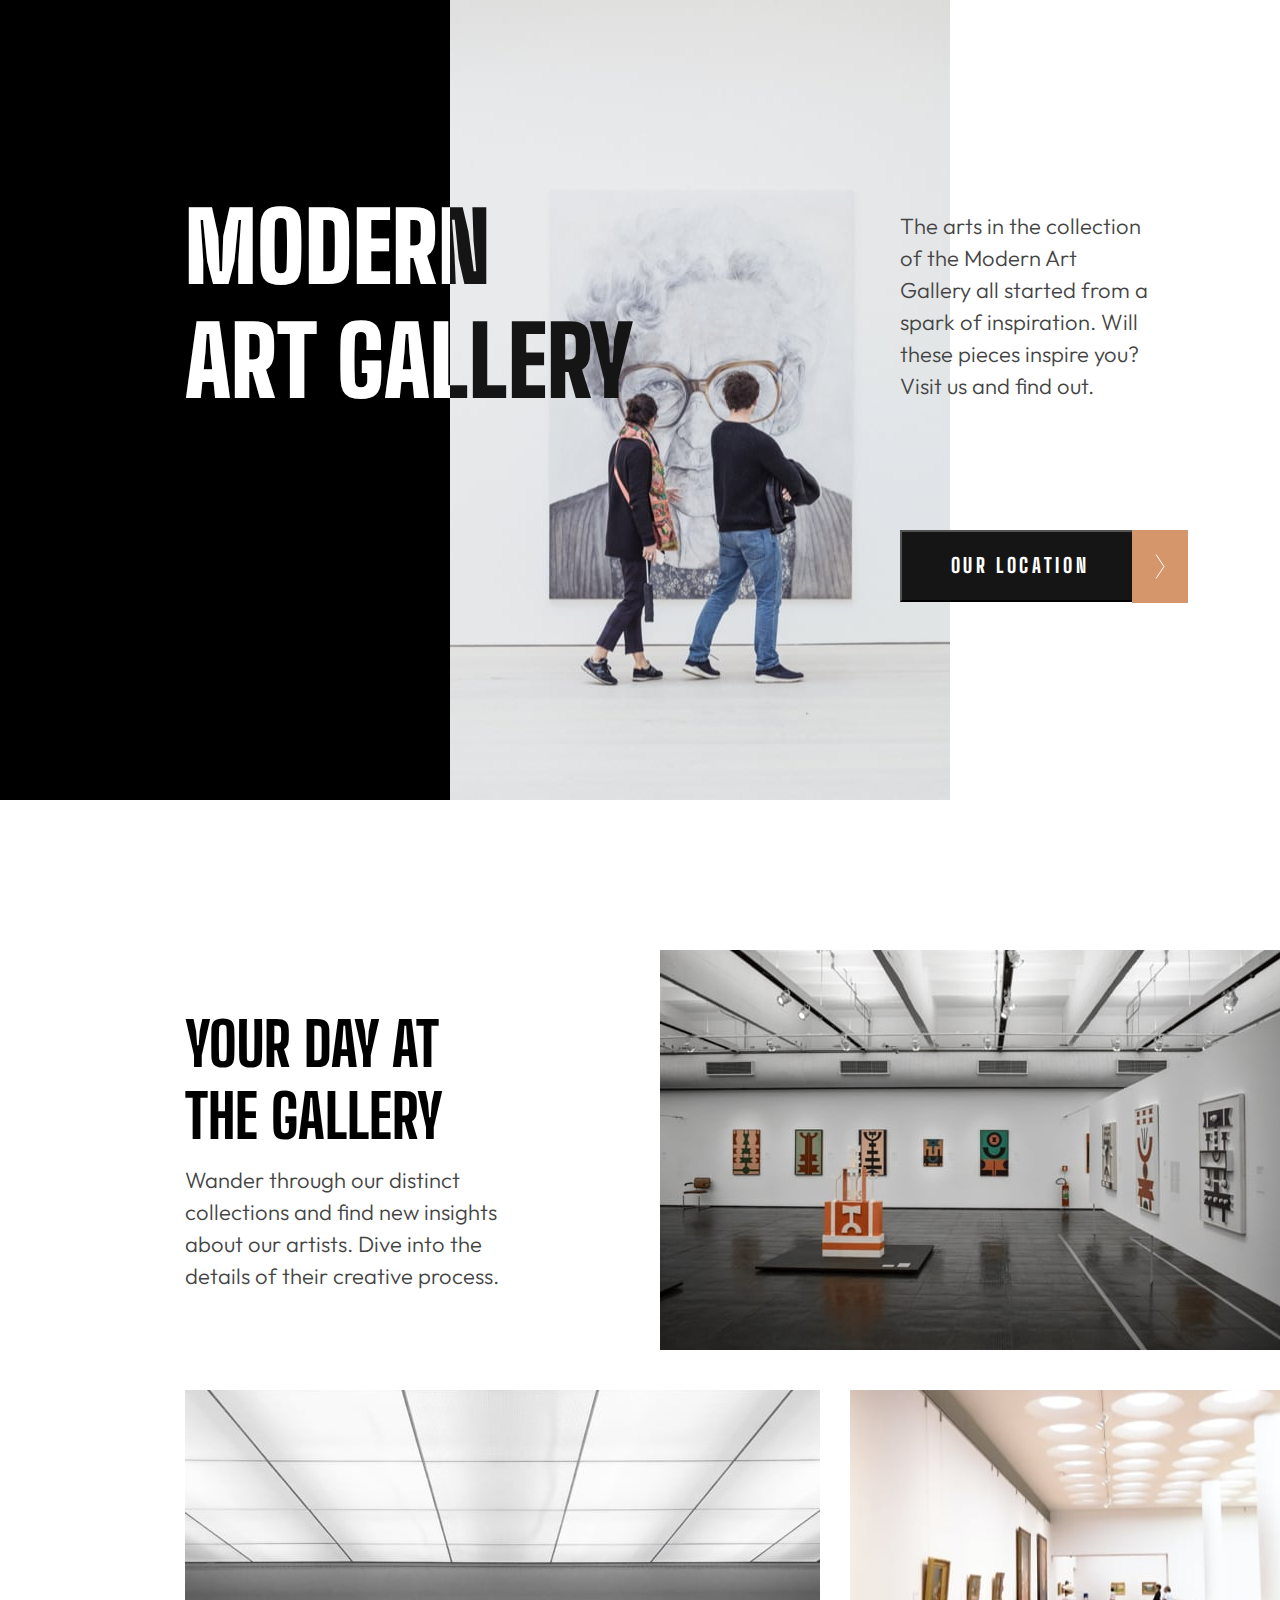
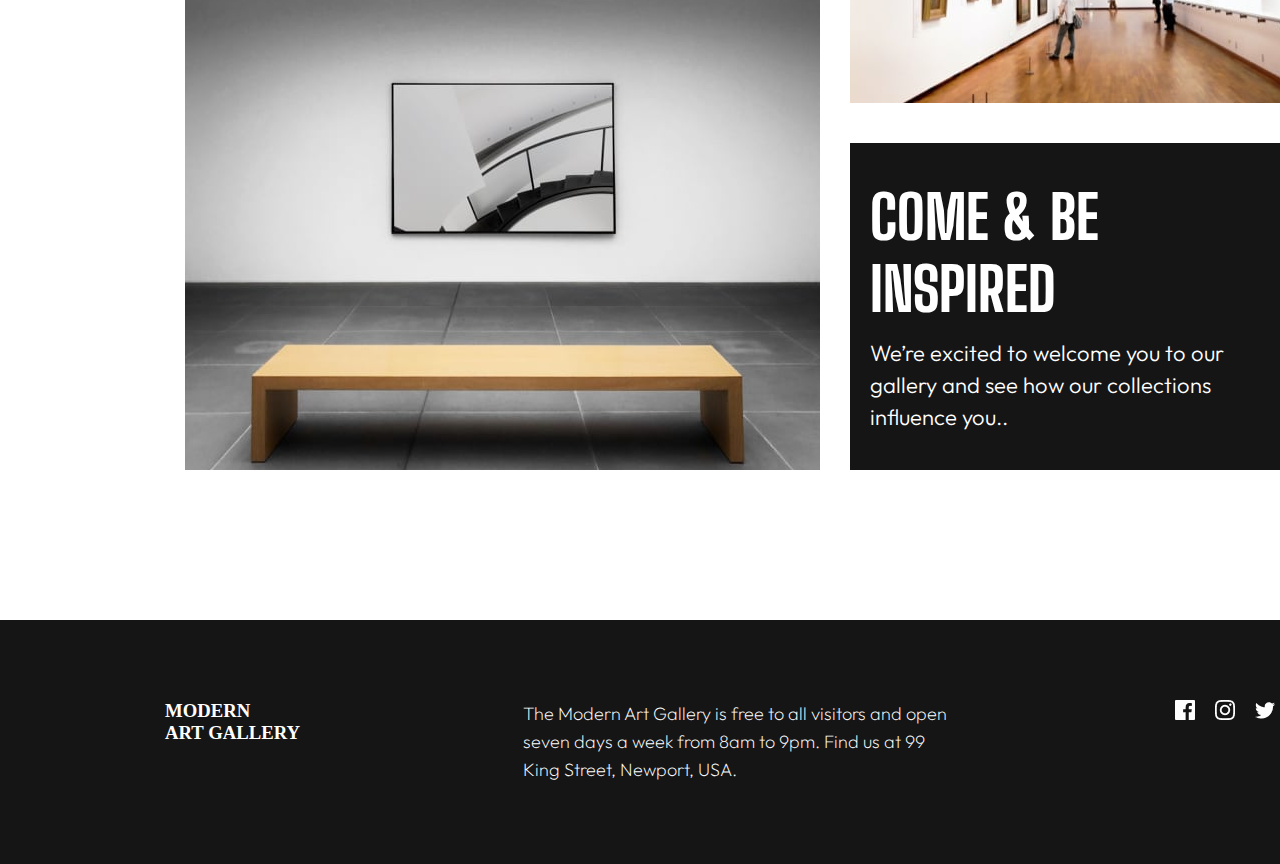
==== index.html @ c5d9f574 "files name changed" ====
<!DOCTYPE html>
<html lang="en">
  <head>
    <meta charset="UTF-8" />
    <meta name="viewport" content="width=device-width, initial-scale=1.0" />
    <meta name="description" content="Art Gallery project by ProSaqib">
    <link rel="stylesheet" href="style.css" />
    <link href="https://fonts.googleapis.com/css2?family=Big+Shoulders+Display:wght@100;200;300;400;500;600;700;800&family=Outfit:wght@200;300;400;600;800&display=swap"
      rel="stylesheet"/>
    <title>Art Gallery</title>
  </head>
  <body>
    <div class="main">
      <div class="hero-section">
        <div class="black">
          <div class="m-a-g">MODERN<br />ART GALLERY</div>
        </div>
        <div class="pic"></div>
        <div class="textnbtn">
          <p>
            The arts in the collection of the Modern Art Gallery all started
            from a spark of inspiration. Will these pieces inspire you? Visit us
            and find out.
          </p>
          <button class="ol">
            OUR LOCATION
            <div class="icon-box">
              <svg
                width="56"
                height="73"
                viewBox="0 0 56 72"
                fill="none"
                xmlns="http://www.w3.org/2000/svg"
              >
                <rect width="56" height="73" fill="#D5966C" />
                <path d="M24 24L32 36L24 48" stroke="white" />
              </svg>
            </div>
          </button>
        </div>
        <div class="black2">
          <div class="m-a-g2">MODERN<br />ART GALLERY</div>
        </div>
      </div>

      <div class="gal-section">
        <div class="textnpic">
          <div class="textonly">
            <h2>
              YOUR DAY AT <br />
              THE GALLERY
            </h2>
            <p>
              Wander through our distinct collections and find new insights
              about our artists. Dive into the details of their creative
              process.
            </p>
          </div>
          <div class="img1"></div>
        </div>

        <div class="gal">
          <div class="img2"></div>
          <div class="col2">
            <div class="img3"></div>
            <div class="textonly2">
              <h2>
                COME & BE
                <br />
                INSPIRED
              </h2>
              <p>
                We’re excited to welcome you to our gallery and see how our
                collections influence you..
              </p>
            </div>
          </div>
        </div>
      </div>
      <div class="footer">
        <div class="footer-section">
            <h3>MODERN <br> ART GALLERY</h3>
            <p>The Modern Art Gallery is free to all visitors and open seven days a week from 8am to 9pm. Find us at 99 King Street, Newport, USA.</p>
            <div class="social"> <img src="/img/social.png" alt="social"></div>
        </div>

      </div>
    </div>
  </body>
</html>
---- style.css ----
* {
  margin: 0;
  padding: 0;
}
.main {
  background: #fff;
  width: 1439px;
  height: 2454px;
}
.hero-section {
  height: 800px;
  display: flex;
  flex-direction: row;
}
.black {
  background-color: black;
  width: 450px;
  height: 800px;
}

.m-a-g {
  color: #151515;
  text-align: left;
  font: 900 96px "Big Shoulders Display", sans-serif;
  text-transform: uppercase;
  position: absolute;
  left: 185px;
  top: 190px;
}

.black2 {
  width: 450px;
  height: 800px;
  position: absolute;
  overflow: hidden;
}

.m-a-g2 {
  color: var(--white, #ffffff);
  text-align: left;
  font: 900 96px "Big Shoulders Display", sans-serif;
  text-transform: uppercase;
  position: absolute;
  left: 185px;
  top: 190px;
  width: 514px;
}
.pic {
  background-image: url(/img/image-hero.jpg);
  width: 500px;
  background-position: center;
  background-repeat: no-repeat;
  background-size: cover;
}
.textnbtn {
  position: relative;
  color: #444444;
  text-align: left;
  font: 300 22px "Outfit", sans-serif;
  margin-left: -50px;
  top: 210px;
  width: 250px;
  line-height: 32px;
}
.ol {
  width: 240px;
  height: 72px;
  background-color: #151515;
  margin-top: 8rem;
  color: white;
  font: 800 20px "Big Shoulders Display", sans-serif;
  letter-spacing: 3.64px;
  text-align: center;
  padding-top: 1.3rem;
}
.icon-box {
  width: 56px;
  height: 50px;
  background-color: #d5966c;
  position: relative;
  top: -47px;
  left: 230px;
}

.gal-section {
  width: 1110px;
  position: relative;
  margin-top: 150px;
  left: 185px;
  margin-bottom: 150px;
}

.textnpic {
  display: flex;
  justify-content: space-between;
}

.textonly {
  width: 350px;
  display: flex;
  flex-direction: column;
  justify-content: center;
}
.textonly h2 {
  font: 800 60px "Big Shoulders Display", sans-serif;
}
.textonly p {
  color: #444444;
  text-align: left;
  font: 300 22px "Outfit", sans-serif;
  line-height: 32px;
  padding-top: 12px;
}
.img1 {
  background-image: url(/img/image-grid-1.jpg);
  width: 635px;
  height: 400px;
  background-position: center;
  background-repeat: no-repeat;
  background-size: cover;
}
.gal {
  display: flex;
  margin-top: 40px;
  justify-content: space-between;
}
.img2 {
  background-image: url(/img/image-grid-2.jpg);
  width: 635px;
  height: 680px;
  background-position: center;
  background-repeat: no-repeat;
  background-size: cover;
}
.img3 {
  background-image: url(/img/image-grid-3.jpg);
  width: 445px;
  height: 313px;
  background-position: center;
  background-repeat: no-repeat;
  background-size: cover;
}
.col2 {
  display: flex;
  flex-direction: column;
  justify-content: space-between;
}

.textonly2 {
  margin-top: 40px;
  width: 405px;
  height: 287px;
  display: flex;
  flex-direction: column;
  justify-content: center;
  background-color: #151515;
  color: #fff;
  padding: 20px;
}
.textonly2 h2 {
  font: 800 60px "Big Shoulders Display", sans-serif;
}
.textonly2 p {
  text-align: left;
  font: 300 22px "Outfit", sans-serif;
  line-height: 32px;
  padding-top: 12px;
}

.footer {
  width: 1440px;
  height: 244px;
  display: flex;
  flex-direction: row;
  justify-content: center;
  align-items: center;
  background-color: #151515;
  color: white;
}
.footer-section {
  width: 1110px;
  display: inline-flex;
  justify-content: space-between;
}
.ffooter-section h3 {
  width: 160px;
  font: 800 40px "Big Shoulders Display", sans-serif;
}
.footer-section p {
  width: 430px;
  font: 200 18px "Outfit", sans-serif;
  line-height: 28px;
}
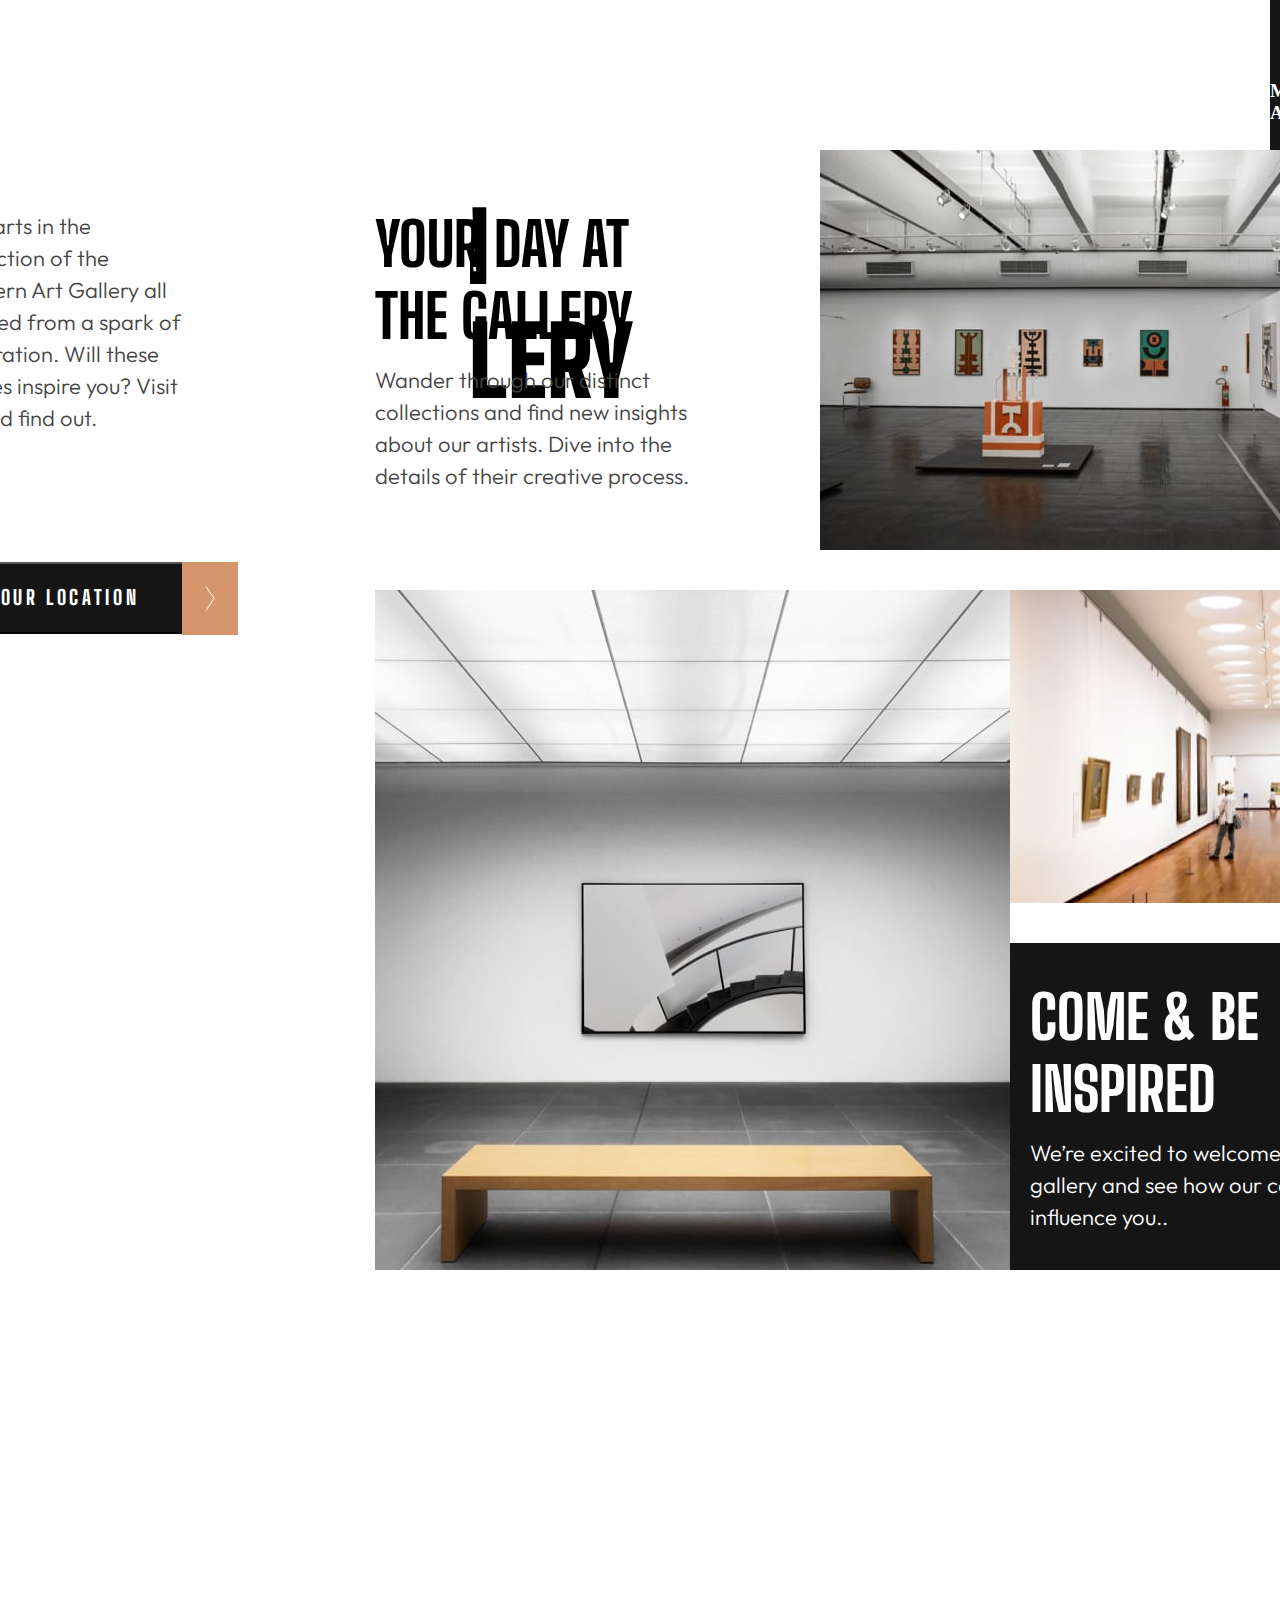
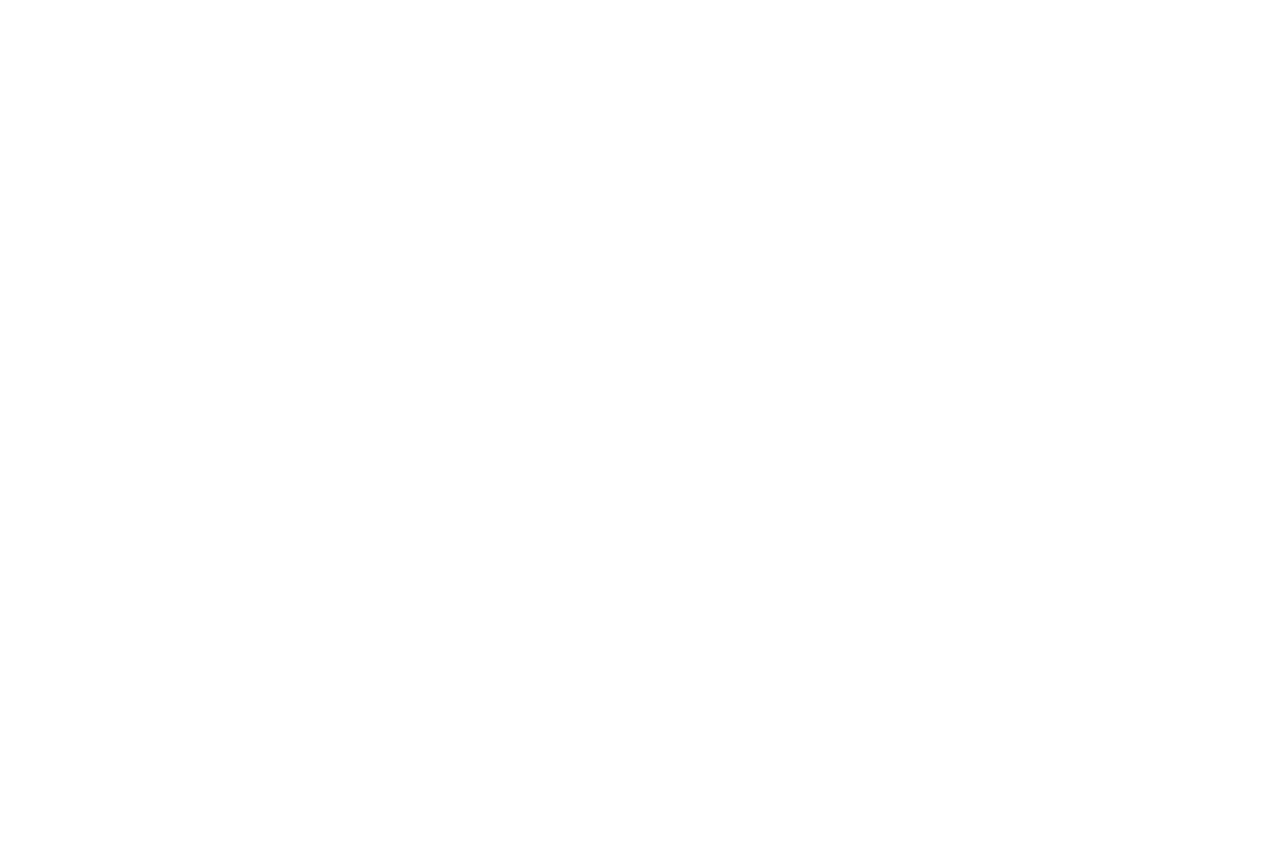
==== commit 2adf6c38: "Update index.html" ====
--- a/index.html
+++ b/index.html
@@ -38,10 +38,6 @@
             </div>
           </button>
         </div>
-        <div class="black2">
-          <div class="m-a-g2">MODERN<br />ART GALLERY</div>
-        </div>
-      </div>
 
       <div class="gal-section">
         <div class="textnpic">
@@ -81,7 +77,7 @@
         <div class="footer-section">
             <h3>MODERN <br> ART GALLERY</h3>
             <p>The Modern Art Gallery is free to all visitors and open seven days a week from 8am to 9pm. Find us at 99 King Street, Newport, USA.</p>
-            <div class="social"> <img src="/img/social.png" alt="social"></div>
+            <div class="social"> <img src="social.png" alt="social"></div>
         </div>
 
       </div>
--- a/style.css
+++ b/style.css
@@ -19,14 +19,17 @@
 }
 
 .m-a-g {
-  color: #151515;
-  text-align: left;
-  font: 900 96px "Big Shoulders Display", sans-serif;
-  text-transform: uppercase;
-  position: absolute;
-  left: 185px;
-  top: 190px;
+    color: #151515;
+    text-align: left;
+    font: 900 96px "Big Shoulders Display", sans-serif;
+    position: absolute;
+    left: 185px;
+    top: 190px;
+    background: linear-gradient(to right, #fff 63.5%, #000 10%);
+    -webkit-background-clip: text;
+    -webkit-text-fill-color: transparent;
 }
+
 
 .black2 {
   width: 450px;
@@ -46,7 +49,7 @@
   width: 514px;
 }
 .pic {
-  background-image: url(/img/image-hero.jpg);
+  background-image: url(image-hero.jpg);
   width: 500px;
   background-position: center;
   background-repeat: no-repeat;
@@ -112,7 +115,7 @@
   padding-top: 12px;
 }
 .img1 {
-  background-image: url(/img/image-grid-1.jpg);
+  background-image: url(image-grid-1.jpg);
   width: 635px;
   height: 400px;
   background-position: center;
@@ -125,7 +128,7 @@
   justify-content: space-between;
 }
 .img2 {
-  background-image: url(/img/image-grid-2.jpg);
+  background-image: url(image-grid-2.jpg);
   width: 635px;
   height: 680px;
   background-position: center;
@@ -133,7 +136,7 @@
   background-size: cover;
 }
 .img3 {
-  background-image: url(/img/image-grid-3.jpg);
+  background-image: url(image-grid-3.jpg);
   width: 445px;
   height: 313px;
   background-position: center;
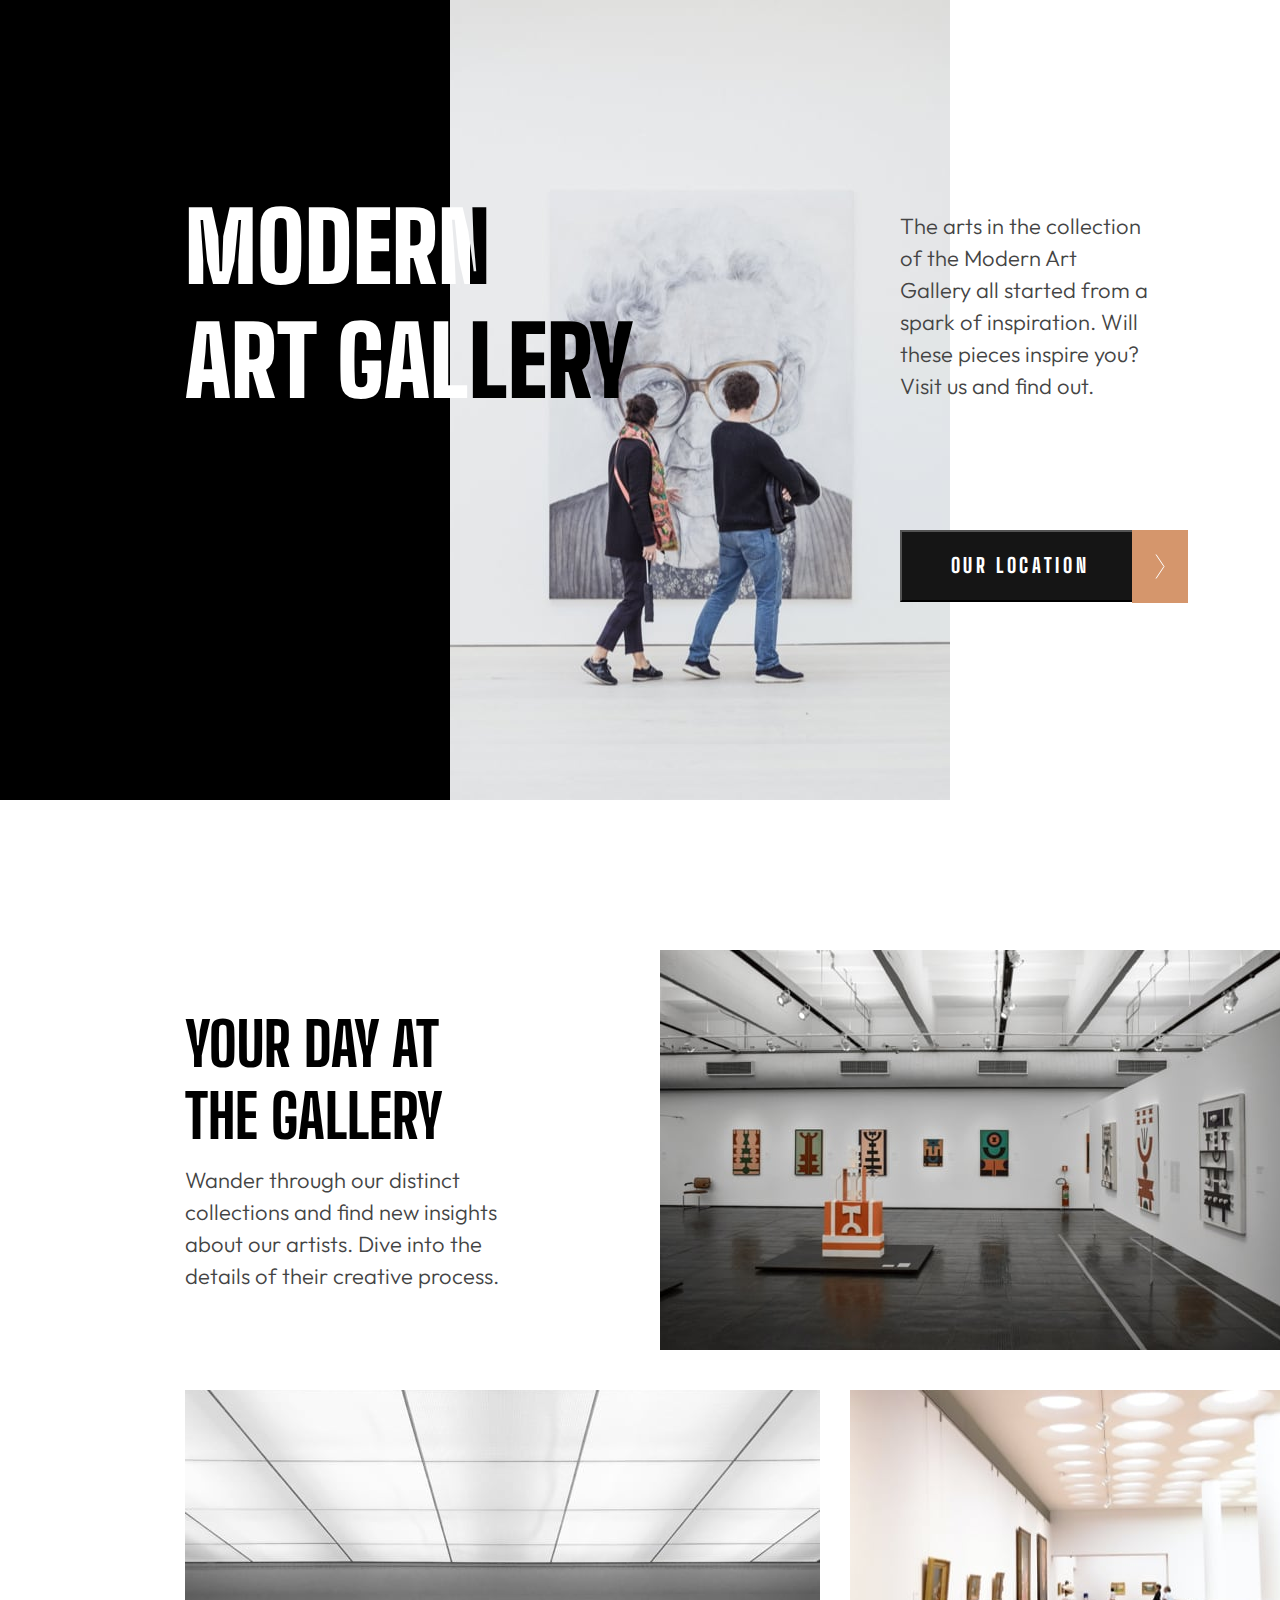
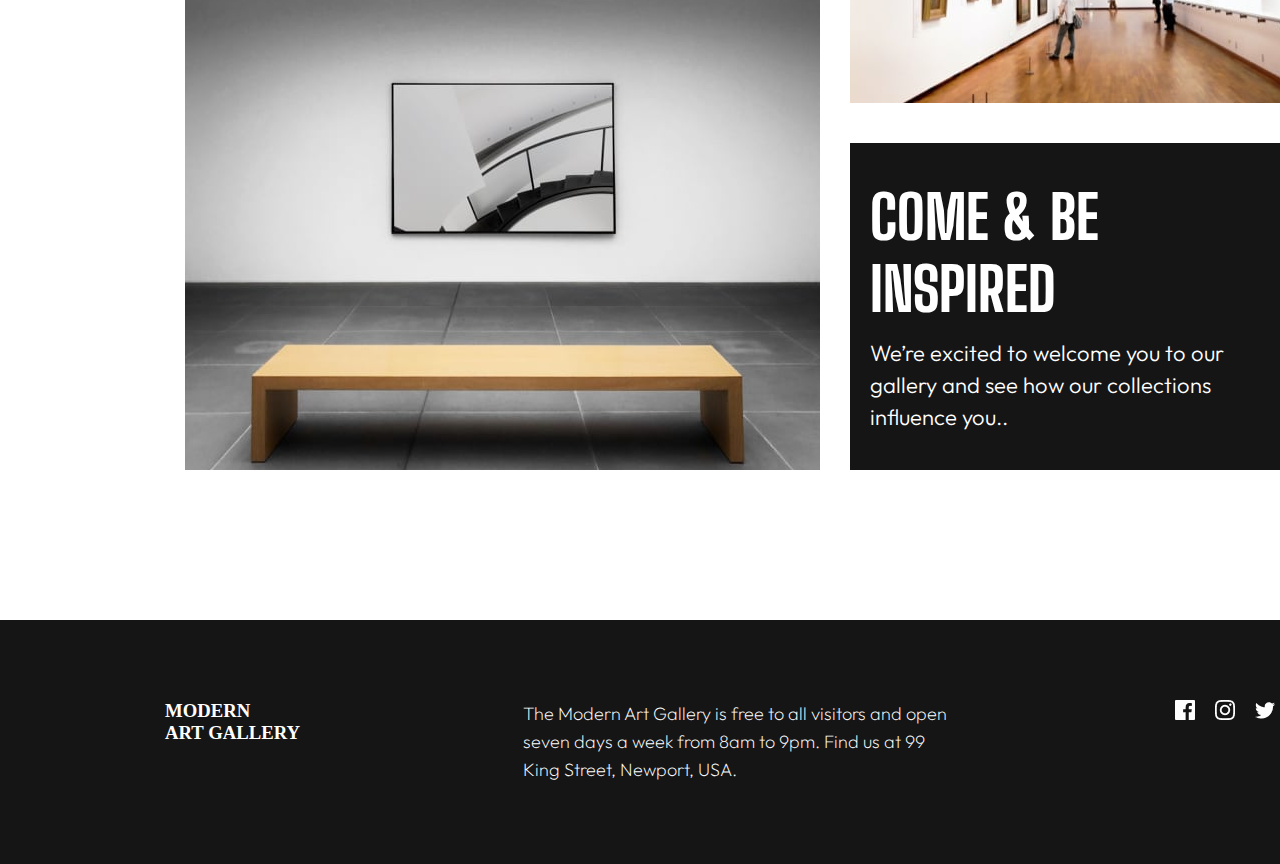
==== commit 44c8f1bc: "Update index.html" ====
--- a/index.html
+++ b/index.html
@@ -38,6 +38,8 @@
             </div>
           </button>
         </div>
+
+      </div>
 
       <div class="gal-section">
         <div class="textnpic">
--- a/style.css
+++ b/style.css
@@ -19,35 +19,18 @@
 }
 
 .m-a-g {
-    color: #151515;
-    text-align: left;
-    font: 900 96px "Big Shoulders Display", sans-serif;
-    position: absolute;
-    left: 185px;
-    top: 190px;
-    background: linear-gradient(to right, #fff 63.5%, #000 10%);
-    -webkit-background-clip: text;
-    -webkit-text-fill-color: transparent;
+  color: #151515;
+  text-align: left;
+  font: 900 96px "Big Shoulders Display", sans-serif;
+  position: absolute;
+  left: 185px;
+  top: 190px;
+  background: linear-gradient(to right, #fff 63.5%, #000 10%);
+	-webkit-background-clip: text;
+	-webkit-text-fill-color: transparent;
 }
 
 
-.black2 {
-  width: 450px;
-  height: 800px;
-  position: absolute;
-  overflow: hidden;
-}
-
-.m-a-g2 {
-  color: var(--white, #ffffff);
-  text-align: left;
-  font: 900 96px "Big Shoulders Display", sans-serif;
-  text-transform: uppercase;
-  position: absolute;
-  left: 185px;
-  top: 190px;
-  width: 514px;
-}
 .pic {
   background-image: url(image-hero.jpg);
   width: 500px;
